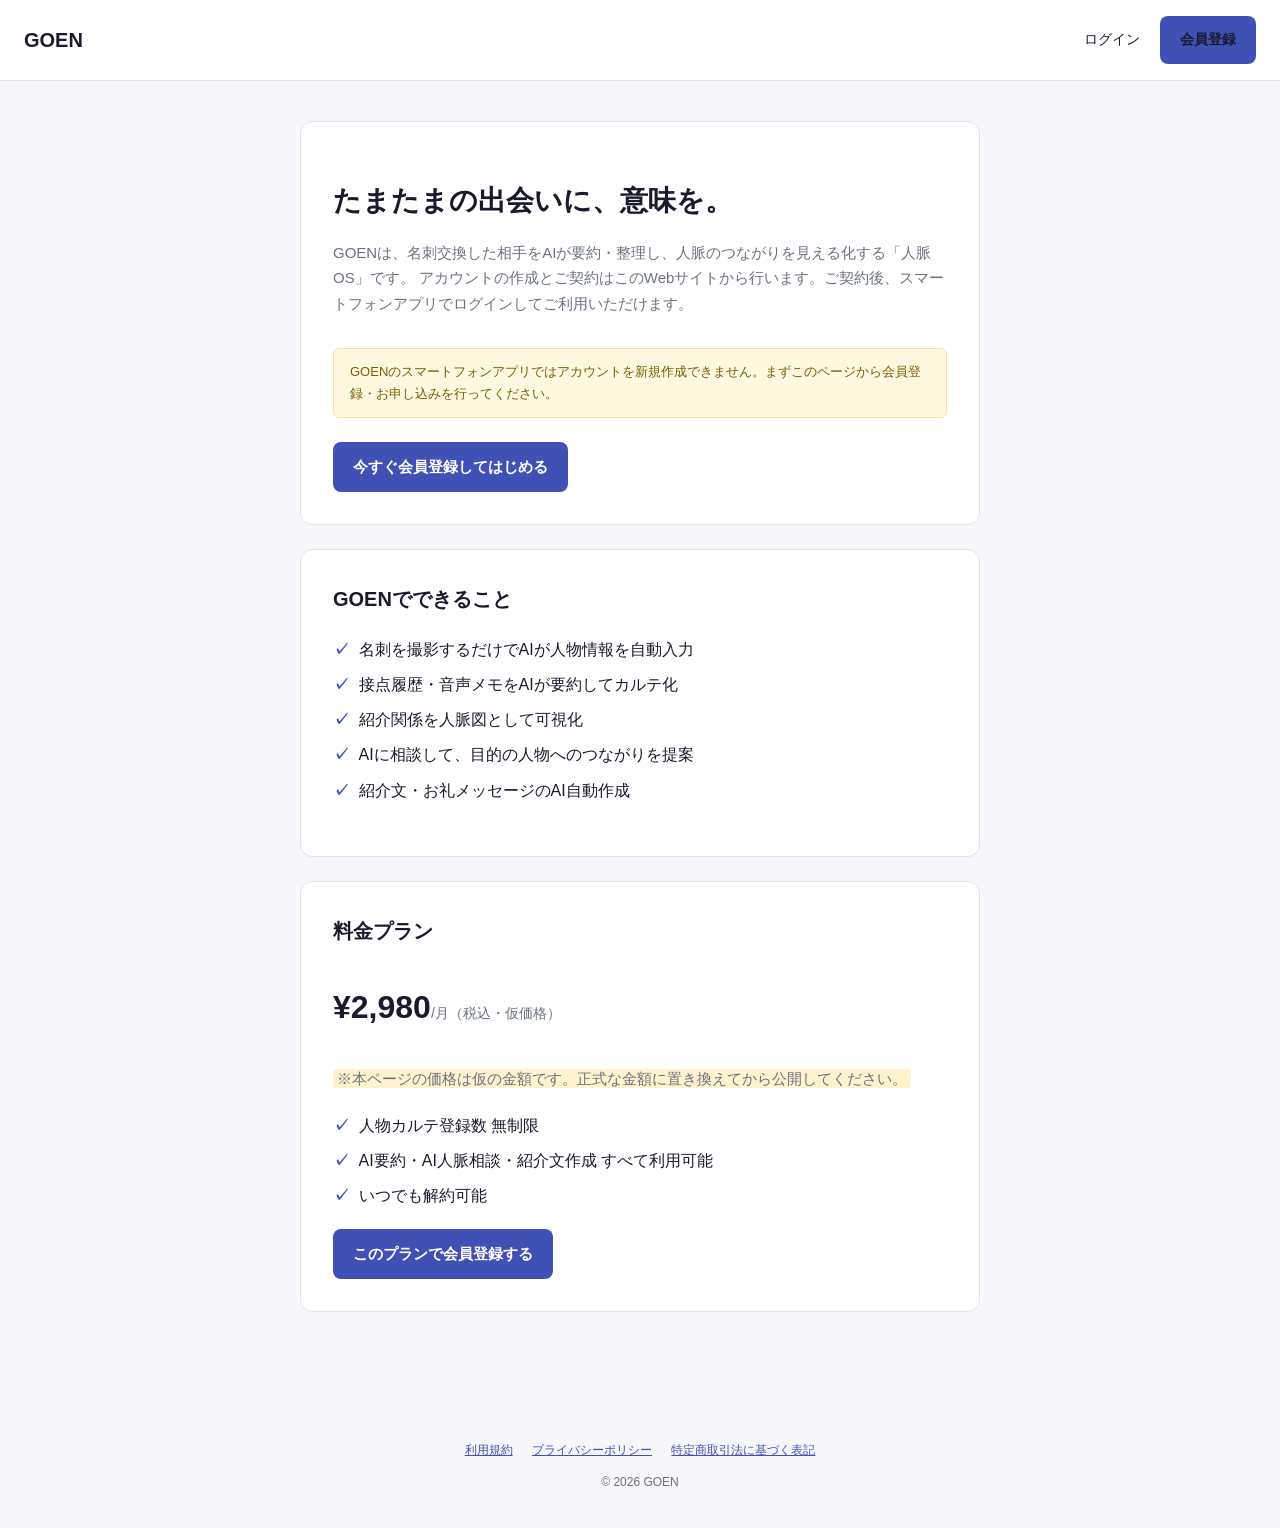
==== web/index.html @ d0863059 "実装" ====
<!doctype html>
<html lang="ja">
<head>
  <meta charset="utf-8" />
  <meta name="viewport" content="width=device-width, initial-scale=1" />
  <title>GOEN（ゴエン）| 人脈OS</title>
  <link rel="stylesheet" href="assets/style.css" />
</head>
<body>
  <header class="site-header">
    <a class="logo" href="index.html">GOEN</a>
    <nav>
      <a href="login.html">ログイン</a>
      <a class="btn" href="signup.html" style="margin-left:16px;">会員登録</a>
    </nav>
  </header>

  <main>
    <section class="card">
      <h1>たまたまの出会いに、意味を。</h1>
      <p class="lead">
        GOENは、名刺交換した相手をAIが要約・整理し、人脈のつながりを見える化する「人脈OS」です。
        アカウントの作成とご契約はこのWebサイトから行います。ご契約後、スマートフォンアプリでログインしてご利用いただけます。
      </p>

      <div class="notice-box">
        GOENのスマートフォンアプリではアカウントを新規作成できません。まずこのページから会員登録・お申し込みを行ってください。
      </div>

      <a class="btn" href="signup.html">今すぐ会員登録してはじめる</a>
    </section>

    <section class="card">
      <h2>GOENでできること</h2>
      <ul class="feature-list">
        <li>名刺を撮影するだけでAIが人物情報を自動入力</li>
        <li>接点履歴・音声メモをAIが要約してカルテ化</li>
        <li>紹介関係を人脈図として可視化</li>
        <li>AIに相談して、目的の人物へのつながりを提案</li>
        <li>紹介文・お礼メッセージのAI自動作成</li>
      </ul>
    </section>

    <section class="card" id="pricing">
      <h2>料金プラン</h2>
      <p class="price">¥2,980<small>/月（税込・仮価格）</small></p>
      <p class="lead" style="margin-bottom:12px;">
        <span class="placeholder">※本ページの価格は仮の金額です。正式な金額に置き換えてから公開してください。</span>
      </p>
      <ul class="feature-list">
        <li>人物カルテ登録数 無制限</li>
        <li>AI要約・AI人脈相談・紹介文作成 すべて利用可能</li>
        <li>いつでも解約可能</li>
      </ul>
      <a class="btn" href="signup.html">このプランで会員登録する</a>
    </section>
  </main>

  <footer class="site-footer">
    <div>
      <a href="terms.html">利用規約</a>
      <a href="privacy.html">プライバシーポリシー</a>
      <a href="tokushoho.html">特定商取引法に基づく表記</a>
    </div>
    <p>&copy; 2026 GOEN</p>
  </footer>
</body>
</html>
---- web/assets/style.css ----
:root {
  --color-primary: #3f51b5;
  --color-primary-dark: #303f9f;
  --color-text: #1a1a2e;
  --color-muted: #6b7280;
  --color-bg: #f7f7fb;
  --color-border: #e2e2ea;
  --color-error: #d32f2f;
  --color-success: #2e7d32;
}

* {
  box-sizing: border-box;
}

body {
  margin: 0;
  font-family: "Hiragino Kaku Gothic ProN", "Yu Gothic", "Meiryo", sans-serif;
  color: var(--color-text);
  background: var(--color-bg);
  line-height: 1.7;
}

a {
  color: var(--color-primary);
}

header.site-header {
  display: flex;
  align-items: center;
  justify-content: space-between;
  padding: 16px 24px;
  background: #fff;
  border-bottom: 1px solid var(--color-border);
}

header.site-header .logo {
  font-weight: bold;
  font-size: 20px;
  color: var(--color-text);
  text-decoration: none;
}

header.site-header nav a {
  margin-left: 20px;
  text-decoration: none;
  color: var(--color-text);
  font-size: 14px;
}

main {
  max-width: 720px;
  margin: 0 auto;
  padding: 40px 20px 80px;
}

.card {
  background: #fff;
  border: 1px solid var(--color-border);
  border-radius: 12px;
  padding: 32px;
  margin-bottom: 24px;
}

h1 {
  font-size: 28px;
  margin-bottom: 8px;
}

h2 {
  font-size: 20px;
  margin-top: 0;
}

.lead {
  color: var(--color-muted);
  font-size: 15px;
  margin-bottom: 32px;
}

.price {
  font-size: 32px;
  font-weight: bold;
}

.price small {
  font-size: 14px;
  font-weight: normal;
  color: var(--color-muted);
}

.feature-list {
  list-style: none;
  padding: 0;
  margin: 20px 0;
}

.feature-list li {
  padding-left: 1.6em;
  position: relative;
  margin-bottom: 8px;
}

.feature-list li::before {
  content: "✓";
  position: absolute;
  left: 0;
  color: var(--color-primary);
  font-weight: bold;
}

form {
  display: flex;
  flex-direction: column;
  gap: 16px;
}

label {
  font-size: 14px;
  font-weight: bold;
  display: block;
  margin-bottom: 6px;
}

input[type="text"],
input[type="email"],
input[type="password"] {
  width: 100%;
  padding: 10px 12px;
  border: 1px solid var(--color-border);
  border-radius: 6px;
  font-size: 15px;
}

.checkbox-row {
  display: flex;
  align-items: flex-start;
  gap: 8px;
  font-size: 13px;
  color: var(--color-muted);
}

.checkbox-row input {
  margin-top: 3px;
}

button.btn,
a.btn {
  display: inline-block;
  background: var(--color-primary);
  color: #fff;
  border: none;
  border-radius: 8px;
  padding: 12px 20px;
  font-size: 15px;
  font-weight: bold;
  cursor: pointer;
  text-align: center;
  text-decoration: none;
}

button.btn:hover,
a.btn:hover {
  background: var(--color-primary-dark);
}

button.btn:disabled {
  background: #b0b0c0;
  cursor: not-allowed;
}

button.btn-outline,
a.btn-outline {
  background: #fff;
  color: var(--color-primary);
  border: 1px solid var(--color-primary);
}

button.btn-outline:hover,
a.btn-outline:hover {
  background: #eef0fb;
}

.error-box {
  background: #fdecea;
  color: var(--color-error);
  border: 1px solid #f5c6cb;
  border-radius: 6px;
  padding: 10px 14px;
  font-size: 14px;
}

.notice-box {
  background: #fff8e1;
  border: 1px solid #ffe08a;
  border-radius: 6px;
  padding: 12px 16px;
  font-size: 13px;
  color: #7a5c00;
  margin-bottom: 24px;
}

.status-badge {
  display: inline-block;
  padding: 4px 10px;
  border-radius: 999px;
  font-size: 13px;
  font-weight: bold;
}

.status-active {
  background: #e6f4ea;
  color: var(--color-success);
}

.status-inactive {
  background: #f1f1f4;
  color: var(--color-muted);
}

.status-warning {
  background: #fdecea;
  color: var(--color-error);
}

footer.site-footer {
  text-align: center;
  padding: 24px;
  font-size: 12px;
  color: var(--color-muted);
}

footer.site-footer a {
  margin: 0 8px;
}

.legal main {
  max-width: 760px;
}

.legal table {
  width: 100%;
  border-collapse: collapse;
  margin-top: 16px;
}

.legal table th,
.legal table td {
  border: 1px solid var(--color-border);
  padding: 10px 12px;
  text-align: left;
  vertical-align: top;
  font-size: 14px;
}

.legal table th {
  width: 30%;
  background: #f2f2f7;
}

.placeholder {
  background: #fff3cd;
  padding: 1px 4px;
  border-radius: 3px;
}
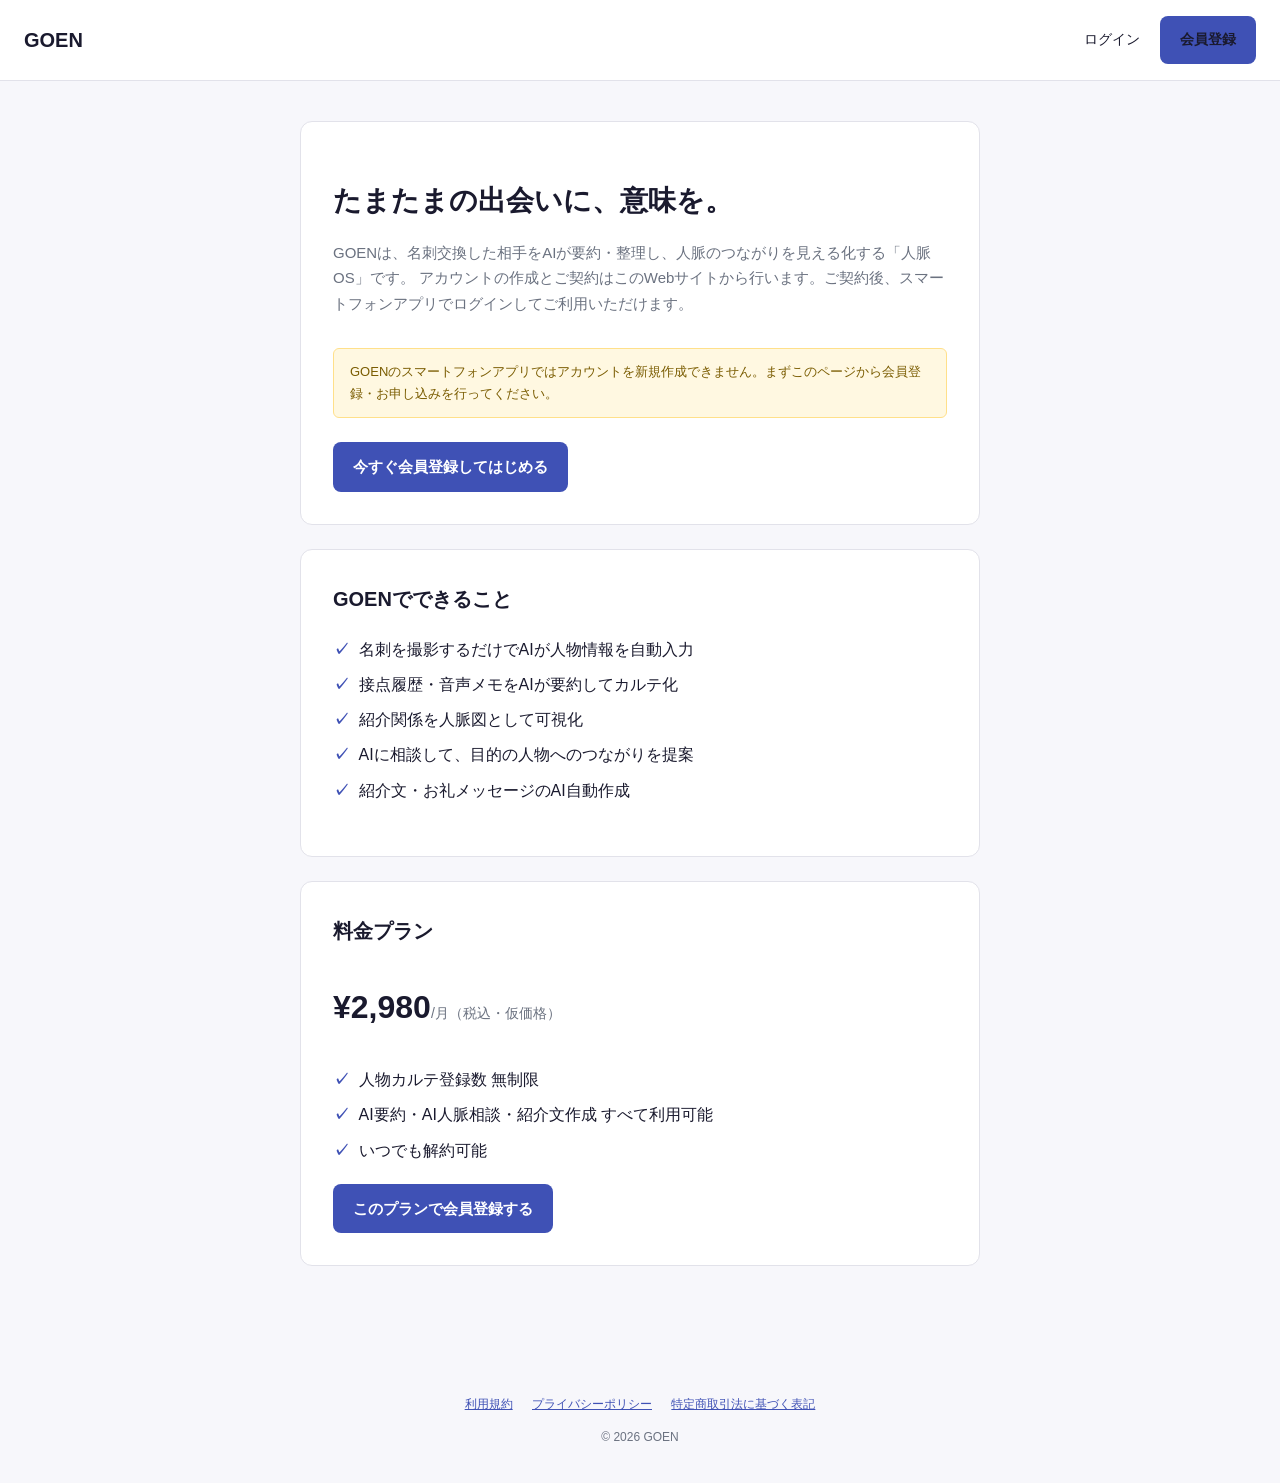
==== commit 3c231449: "Stripe機能" ====
--- a/web/index.html
+++ b/web/index.html
@@ -45,7 +45,6 @@
       <h2>料金プラン</h2>
       <p class="price">¥2,980<small>/月（税込・仮価格）</small></p>
       <p class="lead" style="margin-bottom:12px;">
-        <span class="placeholder">※本ページの価格は仮の金額です。正式な金額に置き換えてから公開してください。</span>
       </p>
       <ul class="feature-list">
         <li>人物カルテ登録数 無制限</li>
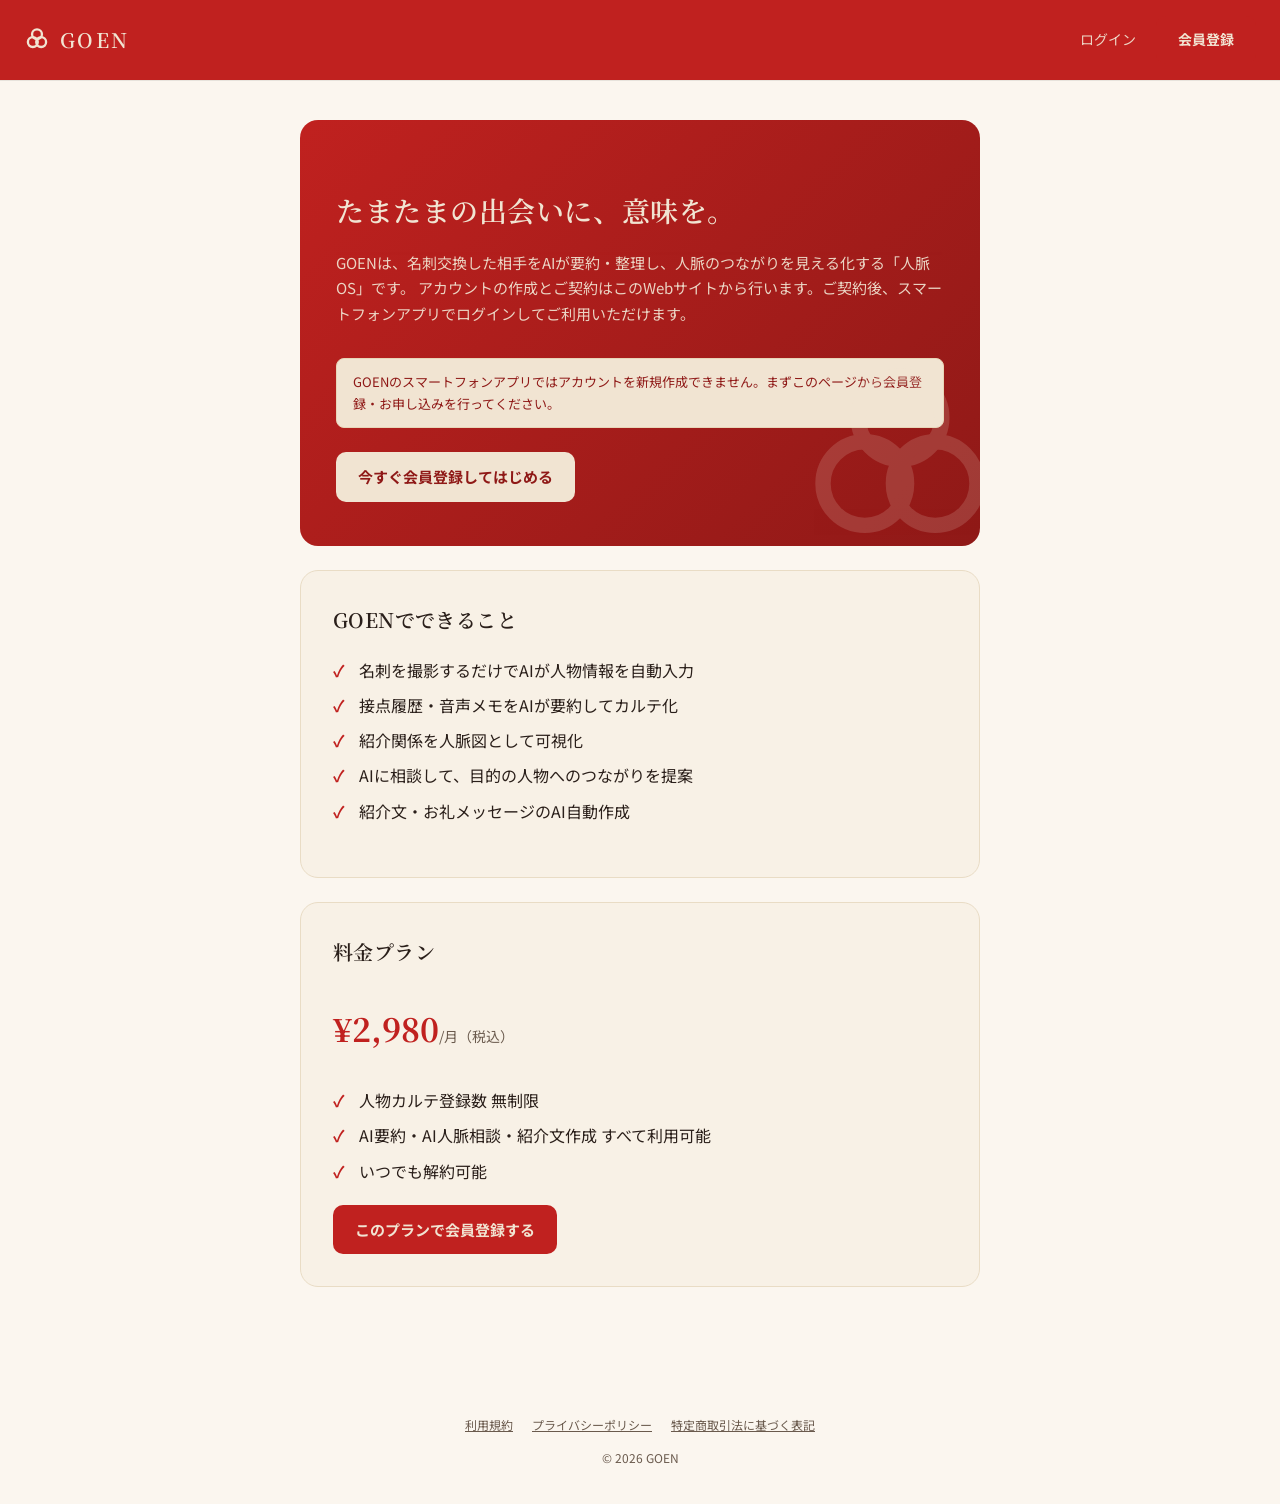
==== commit b9d25e17: "a" ====
--- a/web/index.html
+++ b/web/index.html
@@ -5,10 +5,11 @@
   <meta name="viewport" content="width=device-width, initial-scale=1" />
   <title>GOEN（ゴエン）| 人脈OS</title>
   <link rel="stylesheet" href="assets/style.css" />
+  <link rel="icon" type="image/png" href="assets/favicon.png" />
 </head>
 <body>
   <header class="site-header">
-    <a class="logo" href="index.html">GOEN</a>
+    <a class="logo" href="index.html"><svg class="logo-mark" viewBox="0 0 100 100" aria-hidden="true"><circle cx="50" cy="28" r="19"/><circle cx="34" cy="58" r="19"/><circle cx="66" cy="58" r="19"/></svg>GOEN</a>
     <nav>
       <a href="login.html">ログイン</a>
       <a class="btn" href="signup.html" style="margin-left:16px;">会員登録</a>
@@ -16,7 +17,12 @@
   </header>
 
   <main>
-    <section class="card">
+    <section class="card hero">
+      <svg class="hero-rings" viewBox="0 0 100 100" aria-hidden="true">
+        <circle cx="50" cy="28" r="19"/>
+        <circle cx="34" cy="58" r="19"/>
+        <circle cx="66" cy="58" r="19"/>
+      </svg>
       <h1>たまたまの出会いに、意味を。</h1>
       <p class="lead">
         GOENは、名刺交換した相手をAIが要約・整理し、人脈のつながりを見える化する「人脈OS」です。
@@ -43,7 +49,7 @@
 
     <section class="card" id="pricing">
       <h2>料金プラン</h2>
-      <p class="price">¥2,980<small>/月（税込・仮価格）</small></p>
+      <p class="price">¥2,980<small>/月（税込）</small></p>
       <p class="lead" style="margin-bottom:12px;">
       </p>
       <ul class="feature-list">
--- a/web/assets/style.css
+++ b/web/assets/style.css
@@ -1,12 +1,26 @@
+@import url('https://fonts.googleapis.com/css2?family=Noto+Serif+JP:wght@500;600;700&family=Noto+Sans+JP:wght@400;500;700&display=swap');
+
 :root {
-  --color-primary: #3f51b5;
-  --color-primary-dark: #303f9f;
-  --color-text: #1a1a2e;
-  --color-muted: #6b7280;
-  --color-bg: #f7f7fb;
-  --color-border: #e2e2ea;
-  --color-error: #d32f2f;
-  --color-success: #2e7d32;
+  /* GOENロゴ（深紅の地にアイボリーの三つ輪、明朝体のワードマーク）から採ったブランドカラー。
+     Flutterアプリ側のlib/core/goen_theme.dartと同じ値を使い、Web/アプリで色を揃えている。 */
+  --color-primary: #c0211f;
+  --color-primary-dark: #8f1917;
+  --color-primary-light: #de5a50;
+  --color-ivory: #f1e4d2;
+  --color-ivory-deep: #e7d5b8;
+  --color-paper: #fbf6ef;
+  --color-card: #f8f1e6;
+  --color-card-deep: #f3e9da;
+  --color-text: #2a1f1a;
+  --color-muted: #6a5a4d;
+  --color-border: #e9dcc5;
+  --color-border-strong: #d8c7ae;
+  --color-error: #a6420f;
+  --color-success: #2f6f4e;
+  --color-gold: #a9752e;
+
+  --font-serif: "Noto Serif JP", "Hiragino Mincho ProN", serif;
+  --font-sans: "Noto Sans JP", "Hiragino Kaku Gothic ProN", "Yu Gothic", "Meiryo", sans-serif;
 }
 
 * {
@@ -15,14 +29,20 @@
 
 body {
   margin: 0;
-  font-family: "Hiragino Kaku Gothic ProN", "Yu Gothic", "Meiryo", sans-serif;
+  font-family: var(--font-sans);
   color: var(--color-text);
-  background: var(--color-bg);
+  background: var(--color-paper);
   line-height: 1.7;
 }
 
 a {
   color: var(--color-primary);
+}
+
+h1, h2 {
+  font-family: var(--font-serif);
+  font-weight: 600;
+  letter-spacing: 0.02em;
 }
 
 header.site-header {
@@ -30,22 +50,50 @@
   align-items: center;
   justify-content: space-between;
   padding: 16px 24px;
-  background: #fff;
-  border-bottom: 1px solid var(--color-border);
+  background: var(--color-primary);
+  box-shadow: 0 1px 0 rgba(0, 0, 0, 0.08);
 }
 
 header.site-header .logo {
-  font-weight: bold;
+  display: inline-flex;
+  align-items: center;
+  gap: 10px;
+  font-family: var(--font-serif);
+  font-weight: 600;
   font-size: 20px;
-  color: var(--color-text);
+  letter-spacing: 0.12em;
+  color: var(--color-ivory);
   text-decoration: none;
+}
+
+header.site-header .logo-mark {
+  display: inline-flex;
+  width: 26px;
+  height: 26px;
+  flex-shrink: 0;
+}
+
+header.site-header .logo-mark circle {
+  fill: none;
+  stroke: var(--color-ivory);
+  stroke-width: 9;
 }
 
 header.site-header nav a {
   margin-left: 20px;
   text-decoration: none;
-  color: var(--color-text);
-  font-size: 14px;
+  color: var(--color-ivory);
+  opacity: 0.92;
+  font-size: 14px;
+}
+
+header.site-header nav a:hover {
+  opacity: 1;
+  text-decoration: underline;
+}
+
+header.site-header nav a.btn {
+  opacity: 1;
 }
 
 main {
@@ -55,11 +103,45 @@
 }
 
 .card {
-  background: #fff;
+  background: var(--color-card);
   border: 1px solid var(--color-border);
-  border-radius: 12px;
+  border-radius: 18px;
   padding: 32px;
   margin-bottom: 24px;
+}
+
+.card.hero {
+  position: relative;
+  overflow: hidden;
+  background: linear-gradient(135deg, var(--color-primary), var(--color-primary-dark));
+  border: none;
+  color: var(--color-ivory);
+  padding: 44px 36px;
+}
+
+.card.hero h1,
+.card.hero .lead {
+  color: var(--color-ivory);
+}
+
+.card.hero .lead {
+  opacity: 0.92;
+}
+
+.card.hero .hero-rings {
+  position: absolute;
+  right: -30px;
+  bottom: -30px;
+  width: 220px;
+  height: 220px;
+  opacity: 0.16;
+  pointer-events: none;
+}
+
+.card.hero .hero-rings circle {
+  fill: none;
+  stroke: var(--color-ivory);
+  stroke-width: 7;
 }
 
 h1 {
@@ -79,11 +161,14 @@
 }
 
 .price {
+  font-family: var(--font-serif);
   font-size: 32px;
-  font-weight: bold;
+  font-weight: 700;
+  color: var(--color-primary);
 }
 
 .price small {
+  font-family: var(--font-sans);
   font-size: 14px;
   font-weight: normal;
   color: var(--color-muted);
@@ -109,6 +194,10 @@
   font-weight: bold;
 }
 
+.card.hero .feature-list li::before {
+  color: var(--color-ivory);
+}
+
 form {
   display: flex;
   flex-direction: column;
@@ -126,10 +215,20 @@
 input[type="email"],
 input[type="password"] {
   width: 100%;
-  padding: 10px 12px;
-  border: 1px solid var(--color-border);
-  border-radius: 6px;
+  padding: 11px 12px;
+  border: 1px solid var(--color-border-strong);
+  border-radius: 10px;
   font-size: 15px;
+  background: #fff;
+  color: var(--color-text);
+}
+
+input[type="text"]:focus,
+input[type="email"]:focus,
+input[type="password"]:focus {
+  outline: none;
+  border-color: var(--color-primary);
+  box-shadow: 0 0 0 2px rgba(192, 33, 31, 0.15);
 }
 
 .checkbox-row {
@@ -148,15 +247,16 @@
 a.btn {
   display: inline-block;
   background: var(--color-primary);
-  color: #fff;
+  color: var(--color-ivory);
   border: none;
-  border-radius: 8px;
-  padding: 12px 20px;
+  border-radius: 10px;
+  padding: 12px 22px;
   font-size: 15px;
   font-weight: bold;
   cursor: pointer;
   text-align: center;
   text-decoration: none;
+  transition: background-color 0.15s ease;
 }
 
 button.btn:hover,
@@ -165,38 +265,48 @@
 }
 
 button.btn:disabled {
-  background: #b0b0c0;
+  background: var(--color-border-strong);
+  color: var(--color-muted);
   cursor: not-allowed;
+}
+
+.card.hero a.btn {
+  background: var(--color-ivory);
+  color: var(--color-primary-dark);
+}
+
+.card.hero a.btn:hover {
+  background: #fff;
 }
 
 button.btn-outline,
 a.btn-outline {
-  background: #fff;
+  background: transparent;
   color: var(--color-primary);
   border: 1px solid var(--color-primary);
 }
 
 button.btn-outline:hover,
 a.btn-outline:hover {
-  background: #eef0fb;
+  background: var(--color-card-deep);
 }
 
 .error-box {
-  background: #fdecea;
+  background: #f8e3d8;
   color: var(--color-error);
-  border: 1px solid #f5c6cb;
-  border-radius: 6px;
+  border: 1px solid #edc4a8;
+  border-radius: 8px;
   padding: 10px 14px;
   font-size: 14px;
 }
 
 .notice-box {
-  background: #fff8e1;
-  border: 1px solid #ffe08a;
-  border-radius: 6px;
+  background: var(--color-ivory);
+  border: 1px solid var(--color-ivory-deep);
+  border-radius: 8px;
   padding: 12px 16px;
   font-size: 13px;
-  color: #7a5c00;
+  color: var(--color-primary-dark);
   margin-bottom: 24px;
 }
 
@@ -209,17 +319,17 @@
 }
 
 .status-active {
-  background: #e6f4ea;
+  background: #e3efe6;
   color: var(--color-success);
 }
 
 .status-inactive {
-  background: #f1f1f4;
+  background: var(--color-card-deep);
   color: var(--color-muted);
 }
 
 .status-warning {
-  background: #fdecea;
+  background: #f8e3d8;
   color: var(--color-error);
 }
 
@@ -232,6 +342,7 @@
 
 footer.site-footer a {
   margin: 0 8px;
+  color: var(--color-muted);
 }
 
 .legal main {
@@ -255,7 +366,7 @@
 
 .legal table th {
   width: 30%;
-  background: #f2f2f7;
+  background: var(--color-card-deep);
 }
 
 .placeholder {
